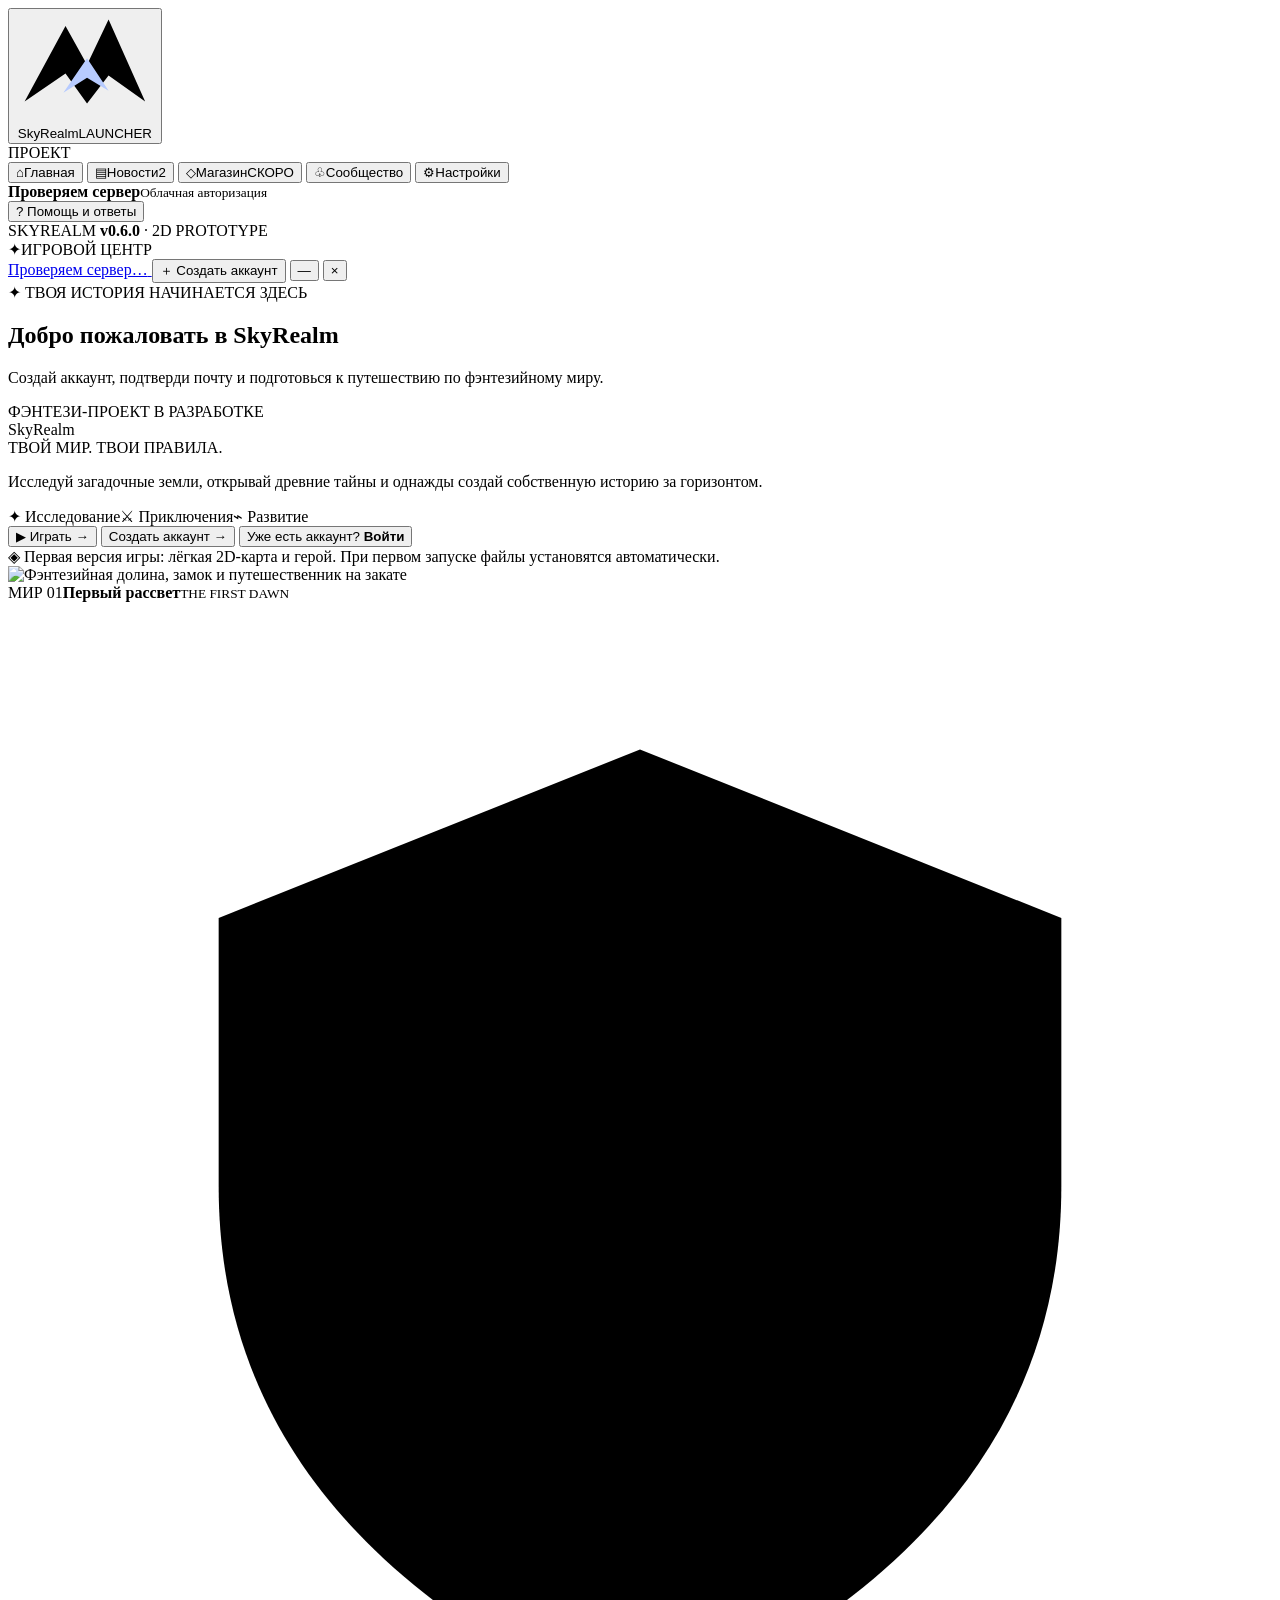
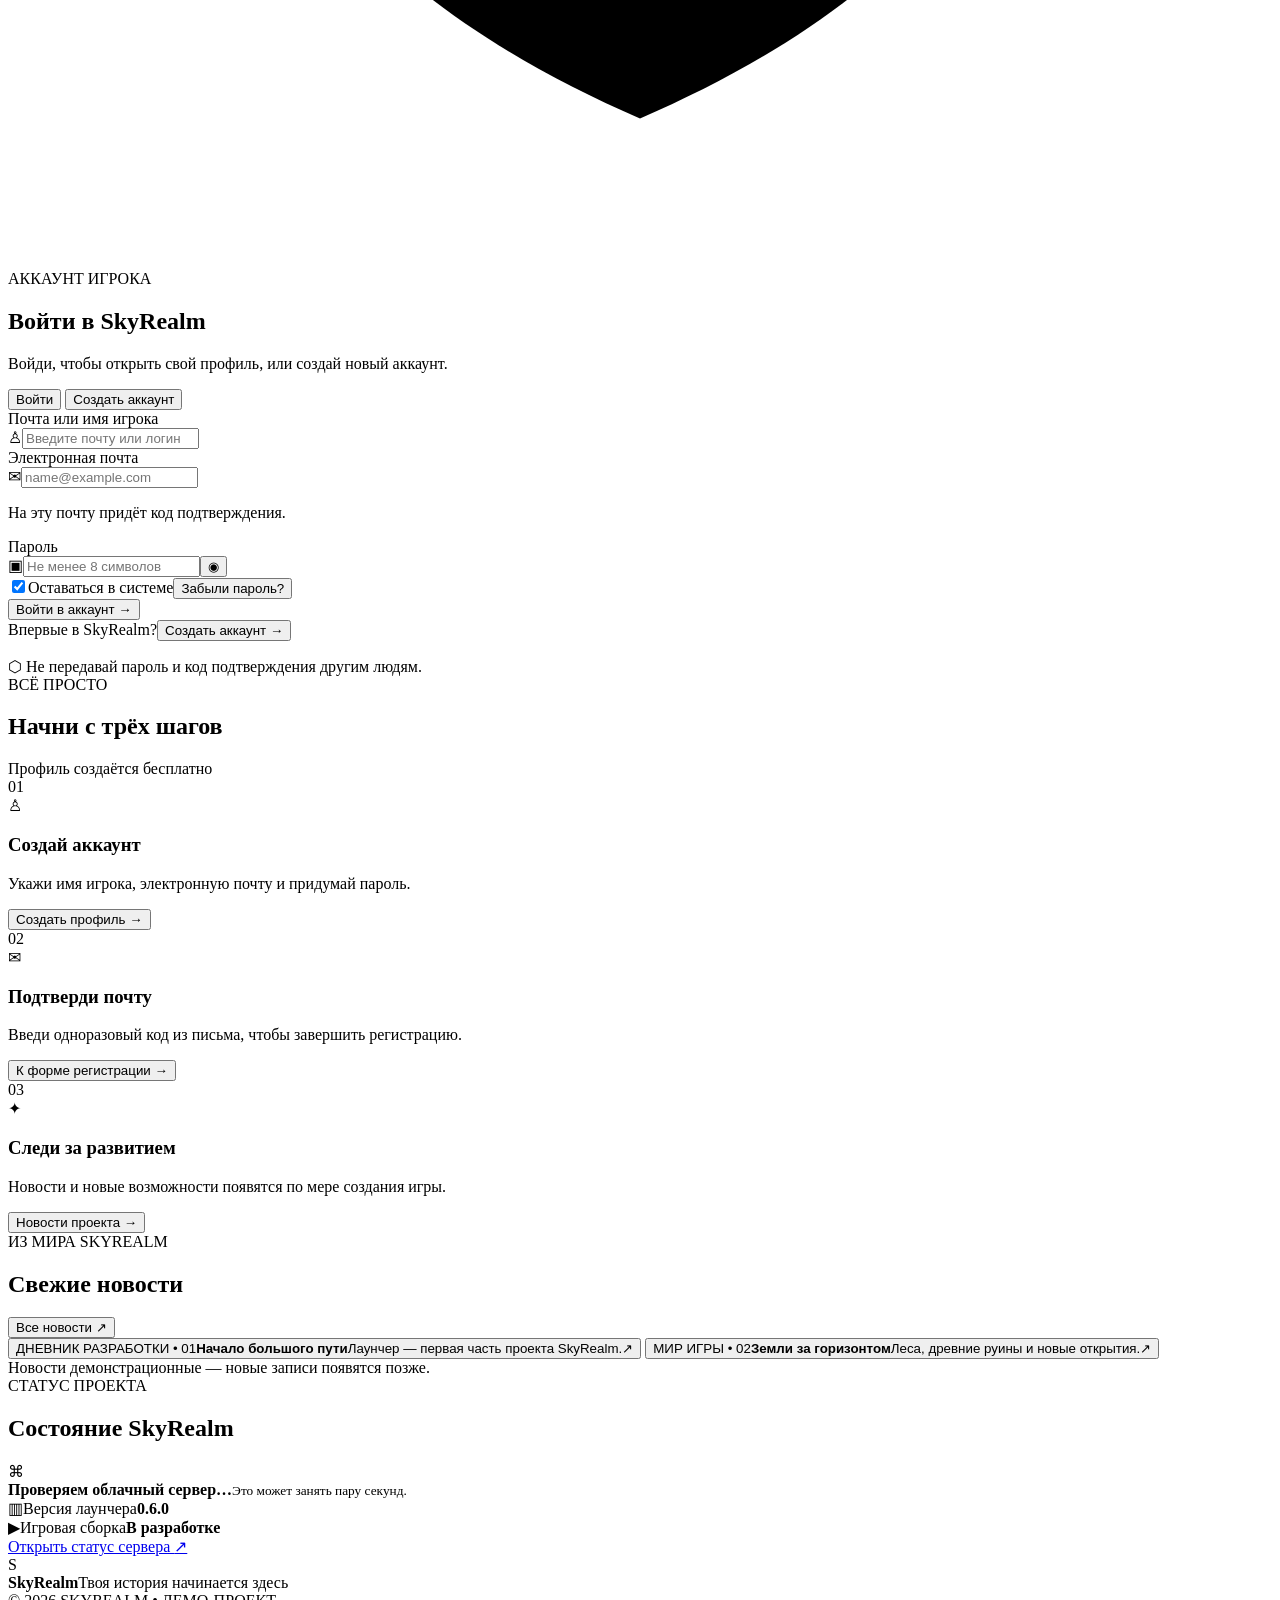
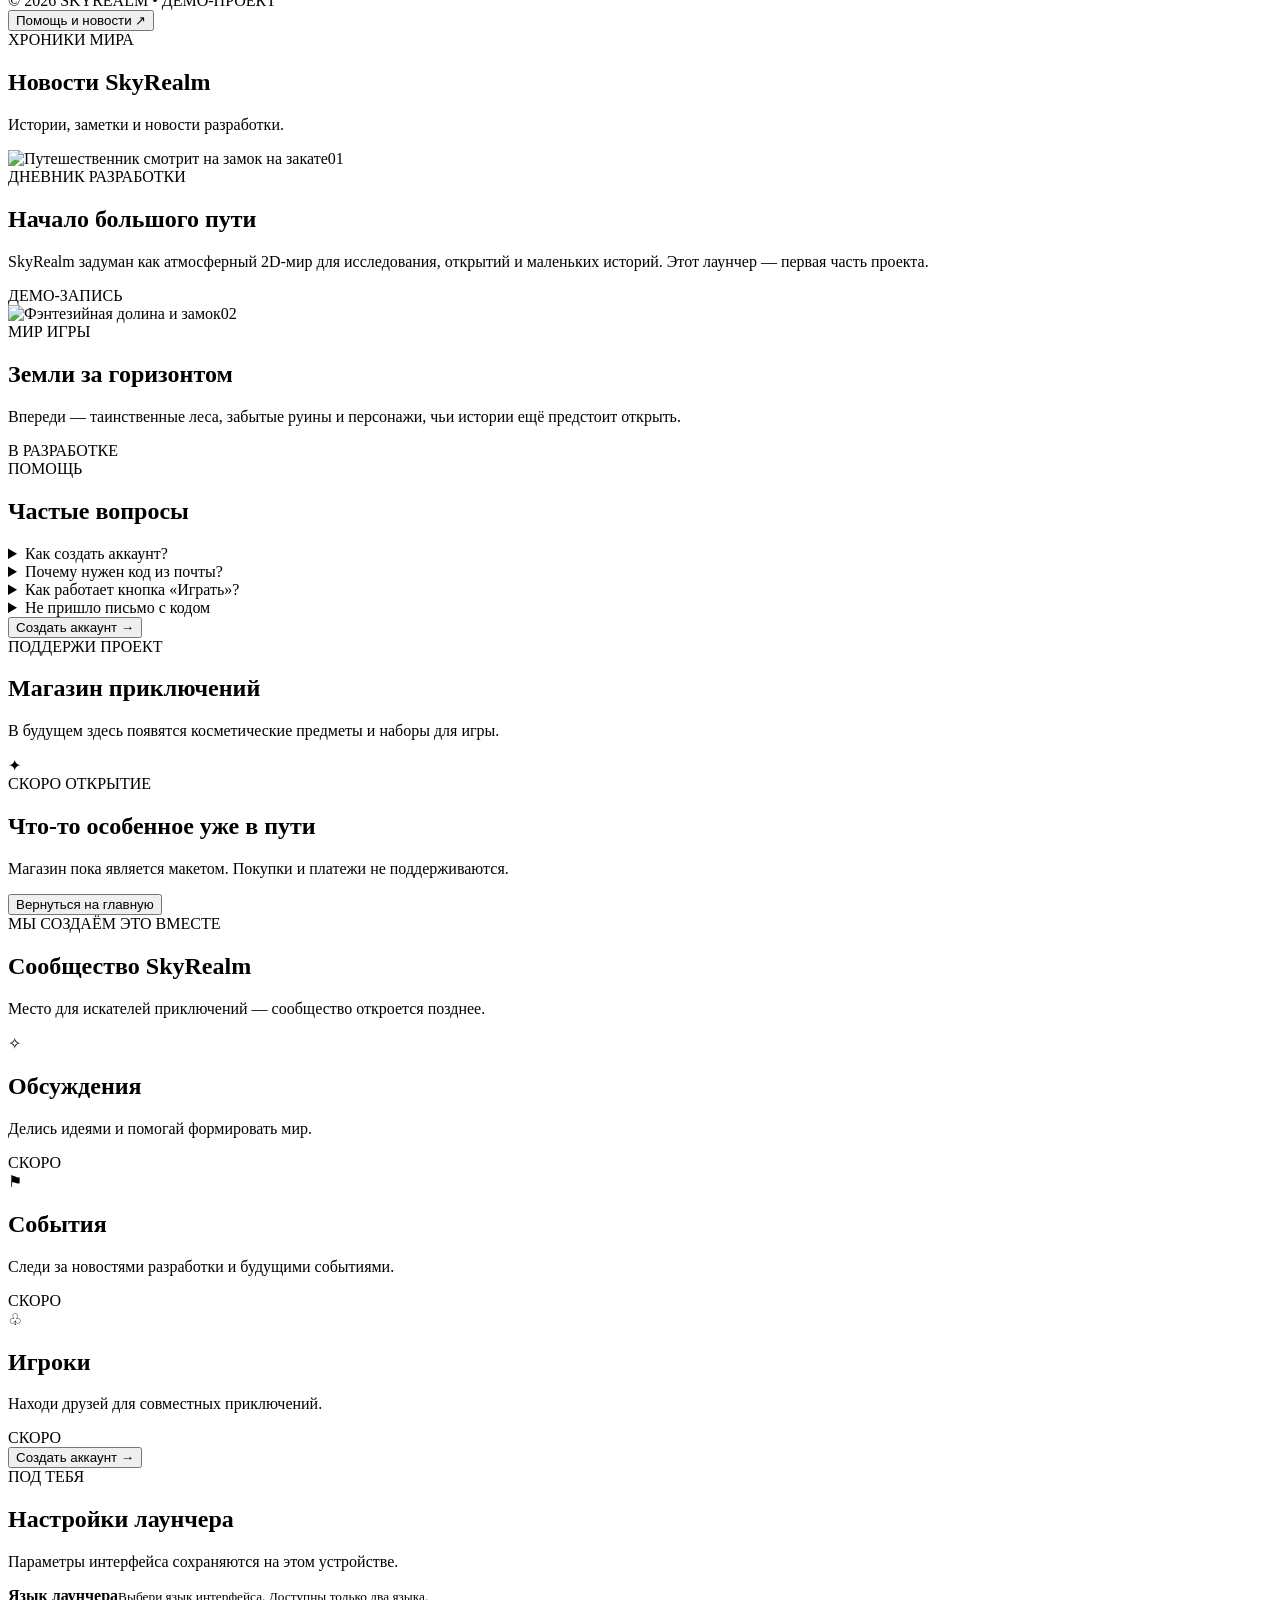
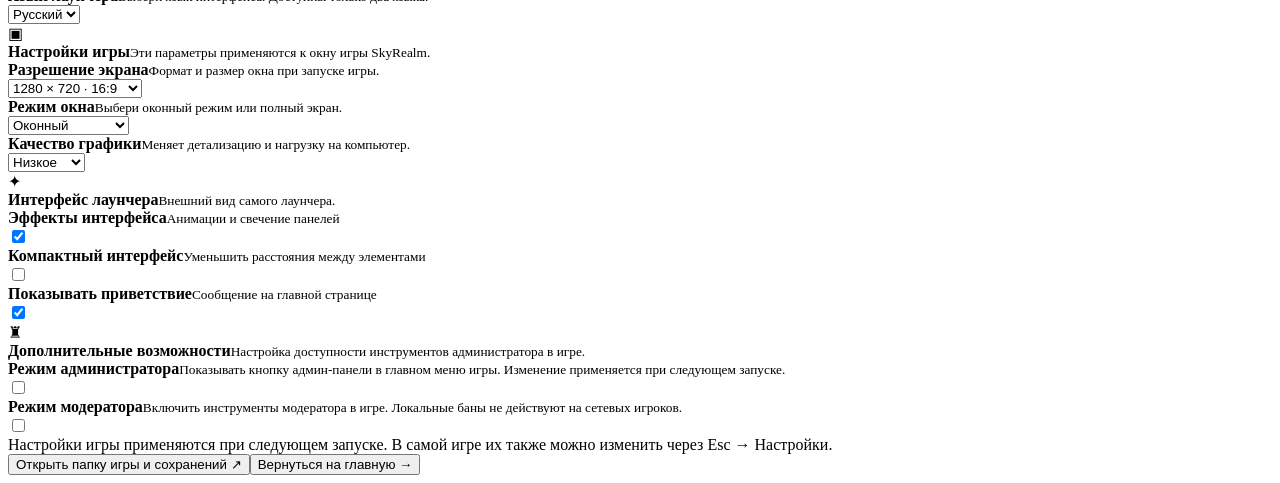
==== app/src/main/assets/skyrealm/index.html @ 0be97d61 "Bundle skyrealm/index.html for Android app" ====
<!doctype html>
<html lang="ru">
<head>
  <meta charset="utf-8">
  <meta name="viewport" content="width=device-width,initial-scale=1">
  <meta name="theme-color" content="#071225">
  <meta name="description" content="SkyRealm Launcher — регистрация, профиль игрока и новости фэнтези-проекта.">
  <title>SkyRealm — игровой центр</title>
  <link rel="stylesheet" href="style.css">
</head>
<body>
<div class="window">
  <aside class="sidebar">
    <button class="brand" type="button" data-page="home" aria-label="SkyRealm — главная">
      <span class="brand-mark"><svg viewBox="0 0 64 52" aria-hidden="true"><path d="M4 42 23 7l10 18L43 4l17 38-17-12-10 13-10-14z" fill="currentColor"/><path d="m22 38 11-16 10 15-10-6z" fill="#b7cbff"/></svg></span>
      <span class="brand-copy"><span class="brand-name">SkyRealm</span><span class="brand-sub">LAUNCHER</span></span>
    </button>

    <div class="sidebar-label">ПРОЕКТ</div>
    <nav class="nav" aria-label="Главное меню">
      <button class="nav-item active" data-page="home"><span class="nav-ico">⌂</span><span>Главная</span></button>
      <button class="nav-item" data-page="news"><span class="nav-ico">▤</span><span>Новости</span><span class="nav-badge">2</span></button>
      <button class="nav-item" data-page="shop"><span class="nav-ico">◇</span><span>Магазин</span><span class="nav-soon">СКОРО</span></button>
      <button class="nav-item" data-page="community"><span class="nav-ico">♧</span><span>Сообщество</span></button>
      <button class="nav-item" data-page="settings"><span class="nav-ico">⚙</span><span>Настройки</span></button>
    </nav>

    <div class="sidebar-spacer"></div>
    <div class="sidebar-status">
      <span class="status-dot status-checking" id="sidebar-status-dot"></span>
      <div><b id="sidebar-status-label">Проверяем сервер</b><small>Облачная авторизация</small></div>
    </div>
    <button class="sidebar-help" type="button" data-page="news"><span>?</span> Помощь и ответы</button>
    <div class="side-version">SKYREALM <b>v0.6.0</b> · 2D PROTOTYPE</div>
  </aside>

  <main class="main">
    <header class="topbar">
      <div class="crumb"><span class="crumb-mark">✦</span><span id="crumb-label">ИГРОВОЙ ЦЕНТР</span></div>
      <div class="top-actions">
        <a class="top-status" id="cloud-status-pill" href="https://jaaguprbfrzrcwuusher.supabase.co/functions/v1/skyrealm-auth?route=%2Fhealth" target="_blank" rel="noreferrer" title="Открыть проверку облачного сервера">
          <span class="status-dot status-checking" id="top-status-dot"></span><span id="top-status-label">Проверяем сервер…</span>
        </a>
        <button class="top-create" id="top-create-account" data-auth-mode="register" type="button"><span>＋</span> Создать аккаунт</button>
        <button class="window-btn" id="minimize" title="Свернуть" aria-label="Свернуть">—</button>
        <button class="window-btn close" id="close" title="Закрыть" aria-label="Закрыть">×</button>
      </div>
    </header>

    <section class="page active" id="page-home">
      <div class="home-intro">
        <div class="eyebrow"><span class="eyebrow-spark">✦</span> ТВОЯ ИСТОРИЯ НАЧИНАЕТСЯ ЗДЕСЬ</div>
        <h1>Добро пожаловать в <span>SkyRealm</span></h1>
        <p>Создай аккаунт, подтверди почту и подготовься к путешествию по фэнтезийному миру.</p>
      </div>

      <section class="home-top-grid">
        <article class="hero panel">
          <div class="hero-copy-panel">
            <div class="hero-kicker"><span class="live-dot"></span> ФЭНТЕЗИ-ПРОЕКТ В РАЗРАБОТКЕ</div>
            <div class="hero-title">Sky<span>Realm</span></div>
            <div class="hero-tagline">ТВОЙ МИР. ТВОИ ПРАВИЛА.</div>
            <p class="hero-copy">Исследуй загадочные земли, открывай древние тайны и однажды создай собственную историю за горизонтом.</p>
            <div class="feature-row"><span>✦ Исследование</span><span>⚔ Приключения</span><span>⌁ Развитие</span></div>
            <div class="hero-buttons">
              <button class="primary-btn play-button" id="play-game" type="button"><span class="play-button-icon">▶</span> Играть <span>→</span></button>
              <button class="primary-btn hero-cta" id="hero-create-account" data-auth-mode="register" type="button">Создать аккаунт <span>→</span></button>
              <button class="ghost-btn" id="hero-login" data-auth-mode="login" type="button">Уже есть аккаунт? <b>Войти</b></button>
            </div>
            <div class="play-note" id="play-note"><span class="play-lock">◈</span> Первая версия игры: лёгкая 2D-карта и герой. При первом запуске файлы установятся автоматически.</div>
          </div>
          <div class="hero-art" aria-label="Пейзаж мира SkyRealm">
            <img src="realm.jpg" alt="Фэнтезийная долина, замок и путешественник на закате">
            <div class="art-vignette"></div>
            <div class="art-caption"><span class="art-caption-label">МИР 01</span><b>Первый рассвет</b><small>THE FIRST DAWN</small></div>
            <div class="art-orb orb-one"></div><div class="art-orb orb-two"></div>
          </div>
        </article>

        <article class="panel auth-panel" id="auth-panel">
          <div class="auth-panel-top">
            <div class="auth-icon"><svg viewBox="0 0 24 24" aria-hidden="true"><path d="M12 2.8 20 6v5.1c0 5-3.4 8.1-8 10.1-4.6-2-8-5.1-8-10.1V6z"/><path d="m8.5 12 2.2 2.2 4.8-5"/></svg></div>
            <div><div class="section-kicker">АККАУНТ ИГРОКА</div><h2 id="auth-title">Войти в SkyRealm</h2></div>
          </div>
          <p class="auth-intro" id="auth-intro">Войди, чтобы открыть свой профиль, или создай новый аккаунт.</p>
          <div class="auth-tabs" role="tablist" aria-label="Вход и регистрация">
            <button class="auth-tab active" data-auth="login" type="button" role="tab" aria-selected="true">Войти</button>
            <button class="auth-tab" data-auth="register" type="button" role="tab" aria-selected="false">Создать аккаунт</button>
          </div>

          <form id="auth-form" autocomplete="on">
            <label class="field-label" for="username" id="username-label">Почта или имя игрока</label>
            <div class="field-wrap"><span class="field-icon" aria-hidden="true">♙</span><input id="username" name="username" placeholder="Введите почту или логин" autocomplete="username" minlength="3" maxlength="254" required></div>

            <div id="email-field" class="hidden-field">
              <label class="field-label" for="email">Электронная почта</label>
              <div class="field-wrap"><span class="field-icon" aria-hidden="true">✉</span><input id="email" type="email" name="email" placeholder="name@example.com" autocomplete="email" maxlength="254"></div>
              <p class="field-hint">На эту почту придёт код подтверждения.</p>
            </div>

            <label class="field-label" for="password">Пароль</label>
            <div class="field-wrap"><span class="field-icon" aria-hidden="true">▣</span><input id="password" type="password" name="password" placeholder="Не менее 8 символов" autocomplete="current-password" minlength="8" maxlength="128" required><button class="show-pass" type="button" id="show-password" aria-label="Показать или скрыть пароль" title="Показать или скрыть пароль">◉</button></div>
            <div class="auth-options"><label class="check-wrap"><input type="checkbox" id="remember" checked><span class="check-custom"></span>Оставаться в системе</label><button class="text-btn" type="button" id="forgot">Забыли пароль?</button></div>
            <button class="primary-btn submit-btn" id="submit-auth" type="submit">Войти в аккаунт <span>→</span></button>
            <div class="auth-switch-hint" id="auth-switch-hint"><span>Впервые в SkyRealm?</span><button type="button" id="switch-auth">Создать аккаунт <span>→</span></button></div>
            <p class="auth-message" id="auth-message" role="status" aria-live="polite"></p>
          </form>

          <div class="verification-view" id="verification-view" hidden>
            <div class="verify-illustration">✉</div>
            <div class="section-kicker">ПОСЛЕДНИЙ ШАГ</div>
            <h3>Подтверди почту</h3>
            <p class="verify-copy" id="verification-description">Введи полный код из письма (сейчас 8 цифр).</p>
            <form id="verify-form" autocomplete="off">
              <label class="field-label" for="verification-code">Код подтверждения</label>
              <div class="field-wrap"><span class="field-icon" aria-hidden="true">⌁</span><input id="verification-code" name="code" type="text" inputmode="numeric" autocomplete="one-time-code" pattern="[0-9]{6,10}" minlength="6" maxlength="10" placeholder="12345678" required></div>
              <button class="primary-btn submit-btn verify-submit" type="submit">Подтвердить почту <span>→</span></button>
            </form>
            <button class="secondary-btn verify-resend" id="resend-code" type="button">Отправить код повторно</button>
            <button class="text-btn verify-back" id="back-to-register" type="button">← Назад к регистрации</button>
            <p class="auth-message" id="verification-message" role="status" aria-live="polite"></p>
          </div>

          <div class="profile-view" id="profile-view" hidden>
            <div class="profile-avatar">✦</div>
            <div class="section-kicker">ПРОФИЛЬ SKYREALM</div>
            <h3 id="profile-name">Игрок</h3>
            <p id="profile-email" class="verify-copy"></p>
            <div class="verified-badge"><span>✓</span> Почта подтверждена</div>
            <p class="profile-note">Твой аккаунт готов к будущим игровым приключениям.</p>
            <button class="secondary-btn" id="logout" type="button">Выйти из аккаунта</button>
          </div>
          <div class="auth-foot" id="auth-foot"><span class="shield">⬡</span> Не передавай пароль и код подтверждения другим людям.</div>
        </article>
      </section>

      <section class="steps-section" aria-labelledby="steps-title">
        <div class="section-heading"><div><div class="section-kicker">ВСЁ ПРОСТО</div><h2 id="steps-title">Начни с трёх шагов</h2></div><span class="heading-note">Профиль создаётся бесплатно</span></div>
        <div class="steps-grid">
          <article class="step-card"><div class="step-number">01</div><div class="step-icon">♙</div><h3>Создай аккаунт</h3><p>Укажи имя игрока, электронную почту и придумай пароль.</p><button class="step-link" data-auth-mode="register" type="button">Создать профиль <span>→</span></button></article>
          <article class="step-card"><div class="step-number">02</div><div class="step-icon">✉</div><h3>Подтверди почту</h3><p>Введи одноразовый код из письма, чтобы завершить регистрацию.</p><button class="step-link" data-auth-mode="register" type="button">К форме регистрации <span>→</span></button></article>
          <article class="step-card"><div class="step-number">03</div><div class="step-icon">✦</div><h3>Следи за развитием</h3><p>Новости и новые возможности появятся по мере создания игры.</p><button class="step-link" data-page="news" type="button">Новости проекта <span>→</span></button></article>
        </div>
      </section>

      <section class="dashboard-grid">
        <article class="panel news-panel">
          <div class="panel-head"><div><div class="section-kicker">ИЗ МИРА SKYREALM</div><h2>Свежие новости</h2></div><button class="link-btn" data-page="news" type="button">Все новости <span>↗</span></button></div>
          <button class="news-item" data-news="preview" type="button"><span class="news-thumb thumb-one"><img src="realm.jpg" alt="" loading="lazy"></span><span class="news-text"><span class="news-meta">ДНЕВНИК РАЗРАБОТКИ <span>•</span> 01</span><b>Начало большого пути</b><span>Лаунчер — первая часть проекта SkyRealm.</span></span><span class="news-arrow">↗</span></button>
          <button class="news-item" data-news="world" type="button"><span class="news-thumb thumb-two"><img src="realm.jpg" alt="" loading="lazy"></span><span class="news-text"><span class="news-meta">МИР ИГРЫ <span>•</span> 02</span><b>Земли за горизонтом</b><span>Леса, древние руины и новые открытия.</span></span><span class="news-arrow">↗</span></button>
          <div class="news-footer"><span class="live-dot"></span> Новости демонстрационные — новые записи появятся позже.</div>
        </article>
        <article class="panel status-panel">
          <div class="panel-head"><div><div class="section-kicker">СТАТУС ПРОЕКТА</div><h2>Состояние SkyRealm</h2></div><span class="panel-symbol">⌘</span></div>
          <div class="service-row"><span class="status-dot status-checking" id="card-status-dot"></span><div><b id="card-status-title">Проверяем облачный сервер…</b><small id="card-status-copy">Это может занять пару секунд.</small></div></div>
          <div class="sys-row"><span class="sys-icon">▥</span><span>Версия лаунчера</span><b>0.6.0</b></div>
          <div class="sys-row"><span class="sys-icon">▶</span><span>Игровая сборка</span><b class="muted-value">В разработке</b></div>
          <a class="outline-link" href="https://jaaguprbfrzrcwuusher.supabase.co/functions/v1/skyrealm-auth?route=%2Fhealth" target="_blank" rel="noreferrer">Открыть статус сервера <span>↗</span></a>
        </article>
      </section>

      <footer class="main-footer"><div class="footer-brand"><div class="footer-logo">S</div><div><b>SkyRealm</b><span>Твоя история начинается здесь</span></div></div><div class="footer-center">© 2026 SKYREALM <span>•</span> ДЕМО-ПРОЕКТ</div><button class="footer-link" data-page="news" type="button">Помощь и новости <span>↗</span></button></footer>
    </section>

    <section class="page inner-page" id="page-news">
      <div class="page-heading"><div class="section-kicker">ХРОНИКИ МИРА</div><h1>Новости <span>SkyRealm</span></h1><p>Истории, заметки и новости разработки.</p></div>
      <div class="content-cards">
        <article class="story-card"><div class="story-image story-a"><img src="realm.jpg" alt="Путешественник смотрит на замок на закате" loading="lazy"><span>01</span></div><div class="story-body"><div class="news-meta">ДНЕВНИК РАЗРАБОТКИ</div><h2>Начало большого пути</h2><p>SkyRealm задуман как атмосферный 2D-мир для исследования, открытий и маленьких историй. Этот лаунчер — первая часть проекта.</p><span class="story-tag">ДЕМО-ЗАПИСЬ</span></div></article>
        <article class="story-card"><div class="story-image story-b"><img src="realm.jpg" alt="Фэнтезийная долина и замок" loading="lazy"><span>02</span></div><div class="story-body"><div class="news-meta">МИР ИГРЫ</div><h2>Земли за горизонтом</h2><p>Впереди — таинственные леса, забытые руины и персонажи, чьи истории ещё предстоит открыть.</p><span class="story-tag">В РАЗРАБОТКЕ</span></div></article>
      </div>
      <div class="faq-section"><div class="section-kicker">ПОМОЩЬ</div><h2>Частые вопросы</h2><details><summary>Как создать аккаунт?</summary><p>На главной странице нажми «Создать аккаунт», введи имя игрока, электронную почту и пароль. Затем введи одноразовый код из письма.</p></details><details><summary>Почему нужен код из почты?</summary><p>Код подтверждает, что у тебя есть доступ к указанному адресу. Никому не сообщай этот код.</p></details><details><summary>Как работает кнопка «Играть»?</summary><p>При первом запуске лаунчер устанавливает лёгкие локальные файлы 2D-игры и открывает игру в отдельном окне.</p></details><details><summary>Не пришло письмо с кодом</summary><p>Проверь папки «Спам» и «Промоакции». Доставка для новых адресов может быть ограничена настройками почтового сервиса; в таком случае владелец проекта должен завершить проверку отправителя.</p></details></div>
      <button class="primary-btn news-register" data-auth-mode="register" type="button">Создать аккаунт <span>→</span></button>
    </section>

    <section class="page inner-page" id="page-shop"><div class="page-heading"><div class="section-kicker">ПОДДЕРЖИ ПРОЕКТ</div><h1>Магазин <span>приключений</span></h1><p>В будущем здесь появятся косметические предметы и наборы для игры.</p></div><div class="coming-card"><div class="coming-orb">✦</div><div class="section-kicker">СКОРО ОТКРЫТИЕ</div><h2>Что-то особенное уже в пути</h2><p>Магазин пока является макетом. Покупки и платежи не поддерживаются.</p><button class="secondary-btn" data-page="home" type="button">Вернуться на главную</button></div></section>

    <section class="page inner-page" id="page-community"><div class="page-heading"><div class="section-kicker">МЫ СОЗДАЁМ ЭТО ВМЕСТЕ</div><h1>Сообщество <span>SkyRealm</span></h1><p>Место для искателей приключений — сообщество откроется позднее.</p></div><div class="community-grid"><article class="community-card"><div class="community-icon">✧</div><h2>Обсуждения</h2><p>Делись идеями и помогай формировать мир.</p><span class="muted-tag">СКОРО</span></article><article class="community-card"><div class="community-icon">⚑</div><h2>События</h2><p>Следи за новостями разработки и будущими событиями.</p><span class="muted-tag">СКОРО</span></article><article class="community-card"><div class="community-icon">♧</div><h2>Игроки</h2><p>Находи друзей для совместных приключений.</p><span class="muted-tag">СКОРО</span></article></div><button class="primary-btn news-register" data-auth-mode="register" type="button">Создать аккаунт <span>→</span></button></section>

    <section class="page inner-page" id="page-settings"><div class="page-heading"><div class="section-kicker">ПОД ТЕБЯ</div><h1>Настройки <span>лаунчера</span></h1><p>Параметры интерфейса сохраняются на этом устройстве.</p></div><div class="settings-card"><div class="setting-row language-setting"><div><b id="language-title">Язык лаунчера</b><small id="language-subtitle">Выбери язык интерфейса. Доступны только два языка.</small></div><select id="language-select" aria-label="Язык лаунчера"><option value="ru">Русский</option><option value="en">English</option></select></div>
<div class="settings-subheading"><span class="settings-subheading-icon">▣</span><div><b id="game-display-title">Настройки игры</b><small id="game-display-subtitle">Эти параметры применяются к окну игры SkyRealm.</small></div></div>
<div class="setting-row"><div><b id="resolution-label">Разрешение экрана</b><small id="resolution-help">Формат и размер окна при запуске игры.</small></div><select id="screen-resolution-select" aria-label="Разрешение игры"><option value="1280x720">1280 × 720 · 16:9</option><option value="1600x900">1600 × 900 · 16:9</option><option value="1920x1080">1920 × 1080 · 16:9</option><option value="1280x960">1280 × 960 · 4:3</option><option value="1440x900">1440 × 900 · 16:10</option></select></div>
<div class="setting-row"><div><b id="window-mode-label">Режим окна</b><small id="window-mode-help">Выбери оконный режим или полный экран.</small></div><select id="window-mode-select" aria-label="Режим окна"><option value="windowed">Оконный</option><option value="fullscreen">Полноэкранный</option></select></div>
<div class="setting-row"><div><b id="quality-label">Качество графики</b><small id="quality-help">Меняет детализацию и нагрузку на компьютер.</small></div><select id="graphics-quality-select" aria-label="Качество графики"><option value="low">Низкое</option><option value="medium">Среднее</option><option value="high">Высокое</option></select></div>
<div class="settings-subheading"><span class="settings-subheading-icon">✦</span><div><b id="launcher-interface-title">Интерфейс лаунчера</b><small id="launcher-interface-subtitle">Внешний вид самого лаунчера.</small></div></div>
<div class="setting-row"><div><b id="effects-label">Эффекты интерфейса</b><small id="effects-help">Анимации и свечение панелей</small></div><label class="toggle"><input type="checkbox" id="effects-toggle" checked><span></span></label></div><div class="setting-row"><div><b id="compact-label">Компактный интерфейс</b><small id="compact-help">Уменьшить расстояния между элементами</small></div><label class="toggle"><input type="checkbox" id="compact-toggle"><span></span></label></div><div class="setting-row"><div><b id="greeting-label">Показывать приветствие</b><small id="greeting-help">Сообщение на главной странице</small></div><label class="toggle"><input type="checkbox" id="greeting-toggle" checked><span></span></label></div><div class="settings-subheading"><span class="settings-subheading-icon">♜</span><div><b id="admin-tools-heading">Дополнительные возможности</b><small id="admin-tools-subheading">Настройка доступности инструментов администратора в игре.</small></div></div><div class="setting-row"><div><b id="admin-tools-label">Режим администратора</b><small id="admin-tools-help">Показывать кнопку админ-панели в главном меню игры. Изменение применяется при следующем запуске.</small></div><label class="toggle"><input type="checkbox" id="admin-tools-toggle"><span></span></label></div><div class="setting-row"><div><b id="moderator-tools-label">Режим модератора</b><small id="moderator-tools-help">Включить инструменты модератора в игре. Локальные баны не действуют на сетевых игроков.</small></div><label class="toggle"><input type="checkbox" id="moderator-tools-toggle"><span></span></label></div><div class="settings-note" id="settings-note">Настройки игры применяются при следующем запуске. В самой игре их также можно изменить через Esc → Настройки.</div><button class="secondary-btn" id="open-data-folder" type="button">Открыть папку игры и сохранений ↗</button><button class="outline-btn settings-back" data-page="home" type="button">Вернуться на главную <span>→</span></button></div></section>

    <div class="toast" id="toast" role="status" aria-live="polite"></div>
  </main>

  <div class="install-overlay" id="install-overlay" hidden role="dialog" aria-modal="true" aria-labelledby="install-title">
    <div class="install-dialog">
      <div class="install-topline"><span class="install-logo">✦</span><span class="install-kicker" id="install-kicker">SKYREALM GAME CLIENT</span><span class="install-version">v0.2.0</span></div>
      <h2 id="install-title">Готовим твой мир к запуску</h2>
      <p id="install-description">Проверяем установку и готовим файлы игры для первого запуска.</p>
      <div class="install-progress-heading"><span id="install-stage">Загрузка: проверка файлов…</span><b id="install-percent">0%</b></div>
      <div class="install-progress-track"><div class="install-progress-fill" id="install-progress-fill"></div><div class="install-progress-glow"></div></div>
      <div class="install-progress-meta"><span class="install-dot"></span><span id="install-detail">Подготавливаем папку игры</span><span class="install-spinner" aria-hidden="true"></span></div>
      <div class="install-file-list"><span id="install-file-1">✓ Проверка версии</span><span id="install-file-2">◌ Установка карты</span><span id="install-file-3">◌ Подготовка персонажа</span></div>
      <p class="install-footnote" id="install-footnote">Первый запуск устанавливает лёгкий игровой пакет на этот компьютер. Интернет нужен только для аккаунта и будущих обновлений.</p>
      <button class="install-cancel" id="install-cancel" type="button">Отмена</button>
    </div>
  </div>
</div>
<script src="config.js"></script>
<script src="app.js"></script>
</body>
</html>
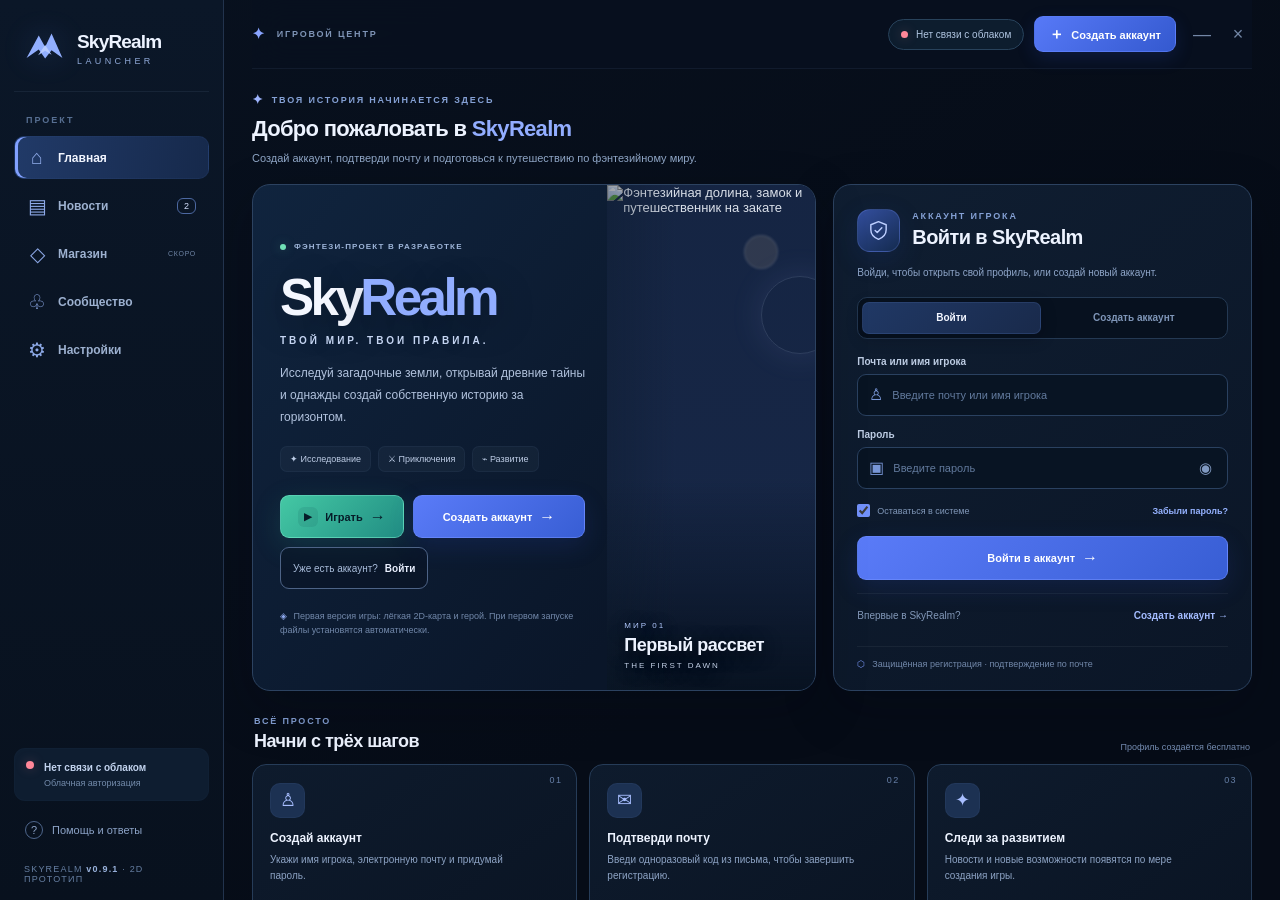
==== commit 42045d41: "Fix campaign save restoration and publish 1.25.1" ====
--- a/app/src/main/assets/skyrealm/index.html
+++ b/app/src/main/assets/skyrealm/index.html
@@ -203,5 +203,6 @@
 </div>
 <script src="config.js"></script>
 <script src="app.js"></script>
+<script>(()=>{const realmImage='[data-uri]';document.querySelectorAll('img[src="realm.jpg"]').forEach(image=>{image.src=realmImage;});})();</script>
 </body>
 </html>
--- a/app/src/main/assets/skyrealm/style.css
+++ b/app/src/main/assets/skyrealm/style.css
@@ -0,0 +1,47 @@
+:root{color-scheme:dark;--bg:#070d19;--bg2:#0a1424;--panel:#0e1b2d;--panel2:#101f34;--line:#263953;--line-soft:#8ba8d018;--text:#edf3ff;--muted:#92a7c6;--muted2:#6f86a9;--blue:#5879f6;--blue2:#83a4ff;--cyan:#72d6ce;--success:#70e0b5;--warn:#f0c879;--danger:#ff9cae;--radius:18px}
+*{box-sizing:border-box}html{scroll-behavior:smooth}body{margin:0;background:radial-gradient(ellipse at 60% -20%,#1c32604d,transparent 48%),var(--bg);font-family:Inter,"Segoe UI",Arial,sans-serif;color:var(--text);font-size:13px;overflow:hidden}button,input{font:inherit}button,a{-webkit-tap-highlight-color:transparent}button{cursor:pointer}button:disabled{opacity:.55;cursor:not-allowed}a{color:inherit;text-decoration:none}.window{width:100%;height:100vh;min-height:620px;display:flex;overflow:hidden;background:linear-gradient(145deg,#08111f,#060c17 65%)}.sidebar{width:224px;flex:0 0 224px;display:flex;flex-direction:column;padding:21px 14px 16px;background:linear-gradient(180deg,#0b1728,#08111e);border-right:1px solid #22334d;position:relative;z-index:2}.brand{width:100%;display:flex;align-items:center;gap:11px;border:0;background:transparent;color:inherit;text-align:left;padding:7px 9px 23px;margin-bottom:16px;border-bottom:1px solid var(--line-soft)}.brand-mark{width:43px;height:40px;display:grid;place-items:center;color:#92afff;filter:drop-shadow(0 0 15px #678aff3b);flex:none}.brand-mark svg{width:41px}.brand-copy,.brand-name,.brand-sub{display:block}.brand-name{font-size:19px;font-weight:850;letter-spacing:-.8px}.brand-sub{font-size:9px;color:#8fa8d7;letter-spacing:3.4px;margin-top:3px}.sidebar-label{font-size:9px;font-weight:800;letter-spacing:2px;color:#576f92;padding:7px 12px 11px}.nav{display:grid;gap:5px}.nav-item{height:43px;display:flex;align-items:center;gap:11px;border:1px solid transparent;background:transparent;padding:0 12px;border-radius:10px;color:#9db1d0;text-align:left;transition:background .16s,border-color .16s,color .16s}.nav-item:hover{background:#182a43;color:#e5edff}.nav-item.active{color:#f2f6ff;background:linear-gradient(100deg,#213a68,#16294b);border-color:#3a5b951e;box-shadow:inset 3px 0 #82a1ff}.nav-ico{width:20px;text-align:center;font-size:20px;color:#8da9e7}.nav-item span:nth-child(2){flex:1;font-size:12px;font-weight:600}.nav-badge{font-size:9px;color:#d6e2ff;border:1px solid #4c68a1;border-radius:6px;padding:2px 6px}.nav-soon{font-size:7px;letter-spacing:.7px;color:#6f85a6}.sidebar-spacer{flex:1;min-height:25px}.sidebar-status{display:flex;align-items:flex-start;gap:10px;padding:12px 11px;border:1px solid #273a541d;background:#0e1d30;border-radius:11px;margin-bottom:9px}.sidebar-status b,.sidebar-status small{display:block}.sidebar-status b{font-size:10px;color:#c2d3ee;line-height:1.4}.sidebar-status small{font-size:9px;color:#738bab;margin-top:3px}.status-dot,.live-dot{display:inline-block;width:8px;height:8px;border-radius:50%;background:var(--success);box-shadow:0 0 12px #70e0b545;flex:none}.status-checking{background:var(--warn);box-shadow:0 0 12px #f0c87945}.status-offline{background:#ff8799;box-shadow:0 0 12px #ff879945}.status-online{background:var(--success);box-shadow:0 0 12px #70e0b545}.sidebar-help{display:flex;align-items:center;gap:9px;border:0;background:transparent;color:#8ca3c7;padding:11px;font-size:11px;text-align:left;border-radius:8px}.sidebar-help:hover{background:#15253a;color:#eff4ff}.sidebar-help span{display:grid;place-items:center;border:1px solid #4e668c;border-radius:50%;width:18px;height:18px;font-size:11px}.side-version{margin:14px 10px 0;color:#667fa2;font-size:9px;letter-spacing:1.2px}.side-version b{color:#99b2dc;font-weight:700}.main{flex:1;min-width:0;overflow:auto;scroll-behavior:smooth;padding:0 28px 20px;scrollbar-width:thin;scrollbar-color:#304769 transparent}.topbar{height:69px;display:flex;justify-content:space-between;align-items:center;gap:18px;border-bottom:1px solid #8ba8d014;position:sticky;top:0;z-index:5;background:#08111feF;backdrop-filter:blur(16px)}.crumb{display:flex;align-items:center;gap:10px;font-size:9px;font-weight:850;letter-spacing:1.8px;color:#7e94b5}.crumb-mark{color:#89a4ff;font-size:15px}.top-actions{display:flex;align-items:center;gap:10px}.top-status{display:flex;align-items:center;gap:8px;background:#0d1d2e;border:1px solid #28425b;border-radius:999px;padding:9px 12px;color:#b0c5e1;font-size:10px;white-space:nowrap}.top-status:hover{border-color:#526ba0;color:#eaf0ff}.top-status .status-dot{width:7px;height:7px}.top-create{height:36px;border:1px solid #6487ff7a;background:linear-gradient(135deg,#5779f7,#3459cf);border-radius:9px;padding:0 14px;color:white;font-weight:800;font-size:11px;box-shadow:0 6px 18px #2e4fc72e;transition:transform .16s,filter .16s}.top-create:hover,.primary-btn:hover:not(:disabled){filter:brightness(1.08);transform:translateY(-1px)}.top-create span{font-size:15px;margin-right:4px}.window-btn{width:28px;height:28px;border-radius:7px;border:1px solid transparent;background:transparent;color:#7387a6;font-size:18px;display:grid;place-items:center}.window-btn:hover{background:#1a2b42;color:white}.window-btn.close:hover{background:#8c2944;color:white}.page{display:none;padding-top:23px;animation:fadein .25s ease}.page.active{display:block}.home-intro{margin-bottom:17px}.eyebrow,.section-kicker{font-size:9px;letter-spacing:1.8px;color:#85a1d5;font-weight:850}.eyebrow{display:flex;align-items:center;gap:7px}.eyebrow-spark{color:#9eb5ff;font-size:13px}.home-intro h1{font-size:22px;letter-spacing:-.7px;line-height:1.25;margin:8px 0 6px;font-weight:780}.home-intro h1 span{color:#92adff}.home-intro p{font-size:11px;color:#90a7c7;margin:0;line-height:1.65}.home-top-grid{display:grid;grid-template-columns:minmax(0,1.24fr) minmax(360px,.92fr);gap:17px;align-items:stretch}.panel{background:linear-gradient(142deg,#101f33eF,#0b1627f9);border:1px solid #2c4260;border-radius:var(--radius);box-shadow:0 18px 50px #02071342;min-width:0}.hero{min-height:505px;overflow:hidden;display:grid;grid-template-columns:minmax(0,1fr) 37%;position:relative;background:linear-gradient(130deg,#10243e,#0a1629 75%)}.hero-copy-panel{padding:30px 14px 25px 27px;display:flex;flex-direction:column;align-items:flex-start;justify-content:center;position:relative;z-index:1}.hero-kicker{display:flex;align-items:center;gap:8px;font-size:8px;letter-spacing:1.15px;color:#9eb5d9;font-weight:850}.hero-kicker .live-dot{width:6px;height:6px}.hero-title{font-size:clamp(42px,4vw,62px);font-weight:900;line-height:1;letter-spacing:-3.6px;margin:21px 0 12px;color:#f4f7ff;text-shadow:0 7px 40px #0005}.hero-title span{color:#91adff}.hero-tagline{font-size:10px;letter-spacing:3px;color:#c5d5f2;font-weight:800}.hero-copy{max-width:385px;font-size:12px;line-height:1.8;color:#b1c2dd;margin:17px 0 18px}.feature-row{display:flex;flex-wrap:wrap;gap:7px;margin-bottom:23px}.feature-row span{border:1px solid #3b53742e;background:#dce8ff09;padding:7px 9px;border-radius:7px;color:#bdcce5;font-size:9px}.hero-buttons{display:flex;align-items:center;gap:9px;flex-wrap:wrap;width:100%}.primary-btn,.secondary-btn,.ghost-btn,.outline-btn{display:inline-flex;justify-content:center;align-items:center;gap:7px;border-radius:9px;transition:transform .16s,background .16s,border-color .16s,filter .16s}.primary-btn{min-height:43px;border:1px solid #7591ff80;background:linear-gradient(135deg,#5a7bf8,#385ed4);padding:0 17px;color:white;font-size:11px;font-weight:850;box-shadow:0 8px 24px #2d4dc52c}.primary-btn span{font-size:16px}.hero-cta{min-width:172px}.ghost-btn{background:#07111f73;border:1px solid #4d6386;color:#a8bcda;min-height:42px;padding:0 12px;font-size:10px}.ghost-btn:hover{border-color:#7593d7;color:white}.ghost-btn b{color:#eaf0ff}.play-note{font-size:9px;color:#7288aa;line-height:1.5;margin-top:21px;max-width:330px}.play-lock{color:#8da8ec;margin-right:4px}.hero-art{position:relative;min-width:0;overflow:hidden;background:#172747}.hero-art img{display:block;width:100%;height:100%;min-height:505px;object-fit:cover;object-position:51% center;filter:saturate(.84) contrast(1.03)}.art-vignette{position:absolute;inset:0;background:linear-gradient(90deg,#0c1a2a58,transparent 33%),linear-gradient(0deg,#06101de8,transparent 42%),linear-gradient(180deg,#0713231c,transparent)}.art-caption{position:absolute;left:17px;right:12px;bottom:20px;display:grid;gap:5px;text-shadow:0 3px 18px #000b}.art-caption-label{font-size:8px;letter-spacing:2px;color:#b2caff}.art-caption b{font-size:18px;letter-spacing:-.5px}.art-caption small{font-size:8px;letter-spacing:2px;color:#c3d0e6}.art-orb{position:absolute;border-radius:50%;pointer-events:none;border:1px solid #d0dcff21}.orb-one{height:78px;width:78px;right:-24px;top:18%;box-shadow:0 0 35px #a3b9ff1c}.orb-two{height:34px;width:34px;right:18%;top:10%;background:#ffdaa51d;filter:blur(1px)}.auth-panel{padding:24px 23px 18px;display:flex;flex-direction:column;align-self:stretch}.auth-panel-top{display:flex;align-items:center;gap:12px}.auth-icon{width:43px;height:43px;border-radius:13px;background:linear-gradient(145deg,#334e9d,#142b50);border:1px solid #7e9bff38;display:grid;place-items:center;flex:none;box-shadow:0 8px 24px #1f3c8238}.auth-icon svg{width:23px;fill:none;stroke:#bdcfff;stroke-width:1.5;stroke-linecap:round;stroke-linejoin:round}.auth-panel h2{font-size:20px;letter-spacing:-.6px;margin:5px 0 0}.auth-intro{color:#8ea5c8;font-size:10px;line-height:1.6;margin:13px 0 16px}.auth-tabs{display:grid;grid-template-columns:1fr 1fr;background:#07111f;border:1px solid #243953;border-radius:10px;padding:4px;margin-bottom:17px;gap:4px}.auth-tab{min-height:32px;border:1px solid transparent;background:transparent;border-radius:7px;color:#7f96b8;font-size:10px;font-weight:800;transition:background .15s,color .15s}.auth-tab:hover{color:#dbe6fc}.auth-tab.active{background:linear-gradient(135deg,#203865,#192a4b);border-color:#4666a149;color:#f3f6ff;box-shadow:0 4px 15px #02081344}.field-label{display:block;font-size:10px;color:#bdcce3;font-weight:750;margin:0 0 7px}.field-wrap{display:flex;align-items:center;gap:9px;min-width:0;height:42px;border:1px solid #2a4160;background:#081423;border-radius:9px;padding:0 11px;transition:border .15s,box-shadow .15s;margin-bottom:13px}.field-wrap:focus-within{border-color:#7897fd;box-shadow:0 0 0 3px #5478f51b}.field-icon{color:#7896d7;font-size:16px;flex:none}.field-wrap input{width:100%;min-width:0;border:0;outline:0;background:transparent;color:#e9f1ff;font-size:11px;padding:0}.field-wrap input::placeholder{color:#627a9d}.field-wrap input:-webkit-autofill{-webkit-text-fill-color:#e9f1ff;box-shadow:0 0 0 1000px #081423 inset}.show-pass{border:0;background:transparent;color:#8099c1;font-size:15px;padding:4px;flex:none}.show-pass:hover{color:white}.hidden-field{display:none}.field-hint{font-size:9px;color:#7288a7;margin:-8px 0 13px 1px}.auth-options{display:flex;align-items:center;justify-content:space-between;gap:10px;margin:1px 0 16px}.check-wrap{display:flex;align-items:center;gap:7px;color:#8198b9;font-size:9px;cursor:pointer}.check-wrap input{accent-color:#7291fa;width:13px;height:13px;margin:0}.check-custom{display:none}.text-btn{border:0;background:transparent;color:#95b2ff;padding:4px 0;font-size:9px;font-weight:700}.text-btn:hover{color:#d5e1ff;text-decoration:underline}.submit-btn{width:100%;min-height:44px;font-size:11px}.submit-btn:focus-visible,.top-create:focus-visible,.primary-btn:focus-visible,button:focus-visible,a:focus-visible{outline:2px solid #a6bdff;outline-offset:3px}.auth-switch-hint{margin-top:13px;border-top:1px solid #ffffff0d;padding-top:12px;display:flex;align-items:center;justify-content:space-between;gap:8px;flex-wrap:wrap}.auth-switch-hint>span{font-size:10px;color:#8298b8}.auth-switch-hint button{border:0;background:transparent;color:#a4bcff;font-size:10px;font-weight:850;cursor:pointer;padding:4px 0}.auth-switch-hint button:hover{text-decoration:underline}.auth-message{font-size:10px;line-height:1.6;margin:10px 0 0;min-height:0;color:#a0b6d6;overflow-wrap:anywhere}.auth-message.error,#verification-message.error{color:var(--danger)}.auth-message.success,#verification-message.success{color:#9fe1d3}.auth-foot{border-top:1px solid #ffffff0d;padding-top:11px;display:flex;align-items:flex-start;gap:7px;margin-top:auto;font-size:9px;color:#7288aa;line-height:1.55}.shield{color:#7c9bff}.verification-view,.profile-view{padding:6px 0 3px;text-align:left;animation:fadein .22s ease}.verify-illustration,.profile-avatar{width:53px;height:53px;border-radius:16px;background:linear-gradient(140deg,#334fa5,#142b54);border:1px solid #7e9bff3b;box-shadow:0 9px 30px #1d3b8833;display:grid;place-items:center;color:#dfe8ff;font-size:26px;margin:2px auto 15px}.verification-view .section-kicker,.profile-view .section-kicker{text-align:center}.verification-view h3,.profile-view h3{font-size:20px;letter-spacing:-.5px;text-align:center;margin:9px 0 7px;color:#edf3ff}.verify-copy{margin:0 auto 16px;max-width:310px;text-align:center;color:#98adce;font-size:10px;line-height:1.7;overflow-wrap:anywhere}.verification-view form{margin-top:13px}#verification-code{letter-spacing:8px;text-align:center;font-size:20px;font-weight:800;padding-left:47px}.verify-submit{margin-top:2px}.verify-resend{margin-top:10px}.secondary-btn{width:100%;min-height:40px;border:1px solid #304b70;background:#142641;color:#c7d7f2;padding:0 14px;font-size:10px;font-weight:800}.secondary-btn:hover{border-color:#6685c1;background:#1a3150}.verify-back{display:block;margin:11px auto 0}.verified-badge{display:flex;align-items:center;justify-content:center;gap:7px;color:#9ee8d8;background:#0b2b30;border:1px solid #2e77724c;border-radius:9px;padding:10px 12px;font-size:10px;font-weight:700;margin:16px 0}.verified-badge span{width:16px;height:16px;display:grid;place-items:center;border-radius:50%;background:#28665e;color:#d8fff5}.profile-note{text-align:center;color:#849abd;font-size:10px;line-height:1.7;margin:13px 8px 17px}.profile-view #logout{margin-top:4px}.steps-section{margin-top:25px}.section-heading{display:flex;justify-content:space-between;align-items:end;gap:12px;margin:0 2px 12px}.section-heading h2{font-size:18px;margin:5px 0 0;letter-spacing:-.5px}.heading-note{font-size:9px;color:#748bb0}.steps-grid{display:grid;grid-template-columns:repeat(3,minmax(0,1fr));gap:12px}.step-card{position:relative;padding:18px 17px 15px;min-height:176px;border:1px solid #263c58;border-radius:14px;background:linear-gradient(145deg,#0e1b2d,#0a1423);overflow:hidden}.step-number{position:absolute;right:14px;top:10px;color:#667fa6;font-size:9px;letter-spacing:1.4px}.step-icon{display:grid;place-items:center;width:35px;height:35px;border:1px solid #405a872c;border-radius:10px;background:#1c3152;color:#a8beff;font-size:18px;margin-bottom:13px}.step-card h3{font-size:12px;margin:0 0 7px}.step-card p{font-size:10px;line-height:1.65;color:#8da3c4;margin:0 0 11px;max-width:270px}.step-link{border:0;background:transparent;color:#9ab4ff;padding:0;font-size:9px;font-weight:800;text-align:left}.step-link span{font-size:13px;margin-left:3px}.step-link:hover{color:#e4ebff}.dashboard-grid{display:grid;grid-template-columns:minmax(0,1.25fr) minmax(300px,.75fr);gap:17px;margin-top:18px}.news-panel,.status-panel{padding:20px}.panel-head{display:flex;justify-content:space-between;align-items:center;gap:12px;margin-bottom:13px}.panel-head h2{font-size:17px;letter-spacing:-.5px;margin:5px 0 0}.panel-symbol{display:grid;place-items:center;width:34px;height:34px;border-radius:10px;background:#172947;color:#9bb5f6;font-size:18px}.link-btn{border:0;background:transparent;color:#9db7ff;font-size:10px;font-weight:800;white-space:nowrap}.link-btn span{font-size:14px;margin-left:4px}.news-item{width:100%;display:flex;align-items:center;text-align:left;gap:12px;padding:11px 0;border:0;border-bottom:1px solid #ffffff0b;background:transparent;color:inherit;cursor:pointer;border-radius:8px}.news-item:last-of-type{border-bottom:0}.news-item:hover .news-arrow{opacity:1;transform:translateX(0)}.news-thumb{height:65px;width:76px;flex:none;border-radius:10px;background:#172c4c;position:relative;overflow:hidden}.news-thumb img{width:100%;height:100%;object-fit:cover;object-position:center}.thumb-two img{object-position:75% center;filter:hue-rotate(22deg) saturate(.8)}.news-thumb:after{content:'';position:absolute;inset:0;background:linear-gradient(130deg,#27437120,#111a3e65)}.news-text{flex:1;min-width:0;display:grid;gap:4px}.news-text b{font-size:11px;letter-spacing:-.2px}.news-text>span:last-child{color:#91a5c6;font-size:10px;line-height:1.5}.news-meta{font-size:8px;letter-spacing:1.1px;color:#809ac5;font-weight:850}.news-meta span{color:#5b79ba;margin:0 3px}.news-arrow{font-size:17px;color:#89a9ff;opacity:.4;transition:.2s}.news-footer{display:flex;align-items:center;gap:8px;color:#7189ab;font-size:9px;line-height:1.6;margin-top:12px}.news-footer .live-dot{width:6px;height:6px}.service-row{display:flex;align-items:flex-start;gap:10px;background:#0a2230;border:1px solid #2e6b6830;border-radius:10px;padding:13px;margin:15px 0}.service-row .status-dot{margin-top:3px}.service-row b,.service-row small{display:block}.service-row b{font-size:10px;color:#d4e8f0}.service-row small{font-size:9px;line-height:1.5;color:#8daabd;margin-top:4px}.sys-row{display:grid;grid-template-columns:17px minmax(90px,1fr) auto;align-items:center;gap:7px;padding:11px 0;border-bottom:1px solid #90add00b;font-size:10px;color:#8fa5c6}.sys-icon{color:#7d9bdf;font-size:14px}.sys-row b{font-size:9px;font-weight:750;color:#ccd9f1;text-align:right}.muted-value{color:#e1c58b!important}.outline-link{margin-top:16px;height:39px;width:100%;border:1px solid #354f76;background:#101f34;border-radius:9px;color:#a8c2ff;font-size:10px;font-weight:800;display:flex;align-items:center;justify-content:center;gap:8px}.outline-link:hover{background:#182d4a;border-color:#6d86c5}.main-footer{display:flex;align-items:center;justify-content:space-between;gap:14px;padding:18px 1px 20px;margin-top:22px;border-top:1px solid var(--line);color:#6f85a7}.footer-brand{display:flex;align-items:center;gap:9px;min-width:190px}.footer-logo{height:35px;width:35px;border-radius:10px;background:linear-gradient(140deg,#5577ef,#172b5a);display:grid;place-items:center;color:#dfe8ff;font-size:19px;font-weight:850}.footer-brand b,.footer-brand span{display:block}.footer-brand b{font-size:11px;color:#cddcf6}.footer-brand span{font-size:9px;margin-top:3px}.footer-center{font-size:8px;letter-spacing:1px;text-align:center}.footer-center span{color:#5c7bdd;margin:0 6px}.footer-link{border:0;background:transparent;color:#9ab4f2;font-size:9px;font-weight:800}.footer-link span{margin-left:4px}.page-heading{padding:35px 8px 26px;border-bottom:1px solid var(--line)}.page-heading h1{font-size:36px;letter-spacing:-1.6px;margin:10px 0 8px}.page-heading h1 span{color:#8da7ff}.page-heading p{color:#91a7c8;margin:0;font-size:12px;line-height:1.6}.content-cards{display:grid;grid-template-columns:repeat(2,minmax(0,1fr));gap:18px;padding:25px 0}.story-card{overflow:hidden;border:1px solid var(--line);border-radius:16px;background:linear-gradient(140deg,#0d1b30,#091324)}.story-image{height:210px;position:relative;overflow:hidden;background:#172b4a}.story-image img{width:100%;height:100%;object-fit:cover;object-position:center 45%;display:block}.story-image:after{content:'';position:absolute;inset:0;background:linear-gradient(0deg,#091324d9,transparent 80%)}.story-image span{position:absolute;z-index:1;right:18px;top:14px;font-size:11px;letter-spacing:2px;color:#d1ddff}.story-b img{object-position:75% center;filter:saturate(.85)}.story-body{padding:22px}.story-body h2{font-size:20px;margin:9px 0}.story-body p{font-size:11px;line-height:1.8;color:#98adcc}.story-tag,.muted-tag{display:inline-block;margin-top:8px;border:1px solid #344b70;border-radius:5px;padding:5px 7px;color:#8ba7ea;font-size:8px;letter-spacing:1px;font-weight:800}.faq-section{max-width:850px;padding:12px 0 22px}.faq-section h2{font-size:22px;margin:8px 0 15px}.faq-section details{border:1px solid #263b57;background:#0c192a;border-radius:10px;padding:13px 15px;margin-bottom:8px}.faq-section summary{font-size:11px;font-weight:750;cursor:pointer;color:#d9e5fb}.faq-section details p{font-size:11px;line-height:1.8;color:#96abc9;margin:11px 0 2px}.news-register{margin:0 0 25px;min-width:200px}.coming-card{margin:32px 0;border:1px solid var(--line);background:linear-gradient(130deg,#101f36,#0a1527);border-radius:18px;padding:50px 28px;text-align:center;max-width:720px}.coming-orb{width:70px;height:70px;border-radius:22px;background:linear-gradient(140deg,#425fd4,#152a53);display:grid;place-items:center;font-size:30px;color:#dbe3ff;margin:0 auto 23px;box-shadow:0 15px 45px #3859ce33}.coming-card h2{font-size:23px;margin:12px 0}.coming-card p{color:#8ea5c7;line-height:1.8;margin:0 auto 23px;max-width:410px}.coming-card .secondary-btn{max-width:220px;margin:0 auto}.community-grid{display:grid;grid-template-columns:repeat(3,minmax(0,1fr));gap:17px;padding:25px 0}.community-card{border:1px solid var(--line);border-radius:15px;background:linear-gradient(145deg,#10203a,#0a1526);padding:25px}.community-icon{font-size:29px;color:#88a5ff}.community-card h2{font-size:16px;margin:18px 0 7px}.community-card p{font-size:11px;color:#90a6c7;line-height:1.7;min-height:57px}.settings-card{margin:25px 0;max-width:750px;padding:10px 25px 25px;border:1px solid var(--line);border-radius:16px;background:linear-gradient(140deg,#0e1c30,#091426)}.setting-row{display:flex;justify-content:space-between;align-items:center;gap:20px;padding:21px 0;border-bottom:1px solid var(--line)}.setting-row b,.setting-row small{display:block}.setting-row b{font-size:12px}.setting-row small{font-size:10px;color:#8198ba;margin-top:5px}.toggle{width:37px;height:21px;position:relative;flex:none}.toggle input{opacity:0;width:0;height:0}.toggle span{position:absolute;inset:0;background:#1a2b45;border:1px solid #3a506f;border-radius:20px;cursor:pointer;transition:.2s}.toggle span:before{content:'';position:absolute;width:13px;height:13px;left:3px;top:3px;border-radius:50%;background:#8195b5;transition:.2s}.toggle input:checked+span{background:#395bc2;border-color:#7192ff}.toggle input:checked+span:before{transform:translateX(16px);background:#fff}.settings-note{font-size:10px;color:#7188aa;line-height:1.7;margin:17px 0}.settings-back{max-width:235px}.toast{position:fixed;right:28px;bottom:25px;z-index:20;max-width:390px;padding:13px 17px;border:1px solid #46669c;background:#101f36;border-radius:10px;box-shadow:0 10px 40px #0007;color:#e0eaff;font-size:11px;line-height:1.6;opacity:0;transform:translateY(8px);pointer-events:none;transition:.23s}.toast.show{opacity:1;transform:none}.compact .step-card{min-height:155px}.no-effects *{animation:none!important;transition:none!important}[hidden]{display:none!important}
+@keyframes fadein{from{opacity:0;transform:translateY(4px)}to{opacity:1;transform:none}}
+@media(max-width:1260px){.sidebar{width:200px;flex-basis:200px}.main{padding:0 20px 18px}.home-top-grid{grid-template-columns:minmax(0,1.1fr) minmax(340px,.9fr)}.hero{grid-template-columns:minmax(0,1fr) 32%;}.hero-copy-panel{padding-left:22px}.hero-title{font-size:47px}.auth-panel{padding:21px 19px}.feature-row{gap:5px}.feature-row span{padding:6px 7px}.hero-copy{font-size:11px}.steps-grid{gap:9px}}
+@media(max-width:1050px){body{overflow:auto}.window{height:auto;min-height:100vh;overflow:visible}.sidebar{width:76px;flex-basis:76px;padding:17px 9px;position:sticky;top:0;height:100vh}.brand{padding:5px 0 20px;justify-content:center}.brand-copy,.sidebar-label,.nav-item span:not(.nav-ico),.sidebar-status div,.side-version{display:none}.nav-item{justify-content:center;padding:0}.nav-ico{font-size:21px}.sidebar-status{justify-content:center;padding:12px 5px}.sidebar-status .status-dot{margin:0}.sidebar-help{justify-content:center;padding:10px 0;font-size:0}.sidebar-help span{display:grid}.main{overflow:visible;padding:0 16px 20px}.topbar{height:62px;position:relative}.home-top-grid{grid-template-columns:1fr}.hero{min-height:460px;grid-template-columns:minmax(0,1fr) 36%}.hero-art img{min-height:460px}.auth-panel{max-width:none}.dashboard-grid{grid-template-columns:1fr 1fr}.steps-grid{grid-template-columns:repeat(3,minmax(0,1fr))}}
+@media(max-width:700px){.main{padding:0 12px 17px}.topbar{height:58px;gap:9px}.crumb{font-size:8px;letter-spacing:1px}.top-status{padding:8px 9px;font-size:0}.top-status .status-dot{margin-right:0}.top-create{padding:0 9px;font-size:9px}.window-btn{width:24px}.home-intro h1{font-size:20px}.hero{grid-template-columns:1fr;min-height:0}.hero-copy-panel{padding:26px 22px 25px}.hero-title{font-size:53px}.hero-art{height:210px;grid-row:1}.hero-art img{min-height:210px;object-position:center 52%}.art-caption{bottom:13px}.hero-copy{max-width:none}.dashboard-grid,.steps-grid,.content-cards,.community-grid{grid-template-columns:1fr}.step-card{min-height:0}.step-card p{max-width:none}.steps-grid{gap:9px}.section-heading{align-items:flex-start;flex-direction:column}.heading-note{display:none}.auth-panel{padding:21px 17px 17px}.main-footer{flex-wrap:wrap}.footer-center{display:none}.footer-brand{min-width:auto}.page-heading{padding:29px 2px 22px}.page-heading h1{font-size:31px}.story-image{height:175px}.settings-card{padding:9px 16px 20px}.auth-switch-hint{align-items:flex-start;flex-direction:column}.home-top-grid{gap:12px}}
+@media(max-width:420px){.sidebar{width:57px;flex-basis:57px}.brand-mark,.brand-mark svg{width:34px}.nav-item{height:40px}.main{padding-left:9px;padding-right:9px}.top-create{max-width:115px;white-space:nowrap}.hero-title{font-size:47px;letter-spacing:-2.7px}.hero-buttons{align-items:stretch;flex-direction:column}.hero-buttons button{width:100%}.auth-options{align-items:flex-start}.feature-row span{font-size:8px}}
+@media(prefers-reduced-motion:reduce){*,*::before,*::after{scroll-behavior:auto!important;animation-duration:.01ms!important;transition-duration:.01ms!important}}
+
+/* SkyRealm 2D game launch controls and installer panel */
+.play-button{min-width:124px;min-height:43px;background:linear-gradient(135deg,#44c8a4,#218d83);border-color:#7df0d178;box-shadow:0 8px 28px #2db99b2b;color:#061c28;font-weight:900}
+.play-button:hover:not(:disabled){filter:brightness(1.08);transform:translateY(-1px);box-shadow:0 10px 30px #2db99b44}
+.play-button .play-button-icon{display:grid;place-items:center;width:20px;height:20px;border-radius:6px;background:#052e3b18;font-size:10px}
+.play-note{max-width:360px}
+.language-setting select{min-width:142px;height:39px;padding:0 34px 0 12px;border:1px solid #385174;border-radius:9px;color:#e5edff;background:#0b192b;font:inherit;font-weight:700;outline:none;cursor:pointer}
+.language-setting select:focus{border-color:#84a1ff;box-shadow:0 0 0 3px #547bff25}
+.language-setting option{background:#0b192b;color:#e5edff}
+.install-overlay{position:fixed;inset:0;z-index:1000;display:grid;place-items:center;padding:22px;background:rgba(2,7,17,.78);backdrop-filter:blur(14px);animation:fadein .2s ease}
+.install-dialog{position:relative;width:min(560px,100%);padding:31px 34px 25px;border:1px solid #5d78ad72;border-radius:22px;background:radial-gradient(ellipse at 80% 0%,#304b824d,transparent 48%),linear-gradient(145deg,#14243a,#091423 74%);box-shadow:0 35px 110px #000b,0 0 0 1px #b0c8ff0a inset;overflow:hidden}
+.install-dialog:before{content:"";position:absolute;left:-80px;top:-130px;width:260px;height:260px;border-radius:50%;background:#6b91ff12;filter:blur(5px);pointer-events:none}
+.install-topline{position:relative;display:flex;align-items:center;gap:10px;margin-bottom:25px}
+.install-logo{display:grid;place-items:center;width:42px;height:42px;border:1px solid #8ba7ff3d;border-radius:13px;background:linear-gradient(135deg,#5e7df3,#182e58);font-size:23px;color:#dbe5ff;box-shadow:0 8px 24px #4e6fe533}
+.install-kicker{font-size:9px;font-weight:900;letter-spacing:2.2px;color:#9bb6ff}
+.install-version{margin-left:auto;padding:5px 8px;border:1px solid #354b6d;border-radius:7px;color:#748cb1;font-size:9px;letter-spacing:1px}
+.install-dialog h2{position:relative;margin:0 0 8px;color:#f3f6ff;font-size:26px;letter-spacing:-.8px}
+.install-dialog>p{position:relative;margin:0;color:#9cafcc;font-size:11px;line-height:1.75}
+.install-progress-heading{display:flex;align-items:center;justify-content:space-between;gap:16px;margin:27px 0 10px;font-size:10px;color:#bfd0ed}
+.install-progress-heading b{font-size:15px;letter-spacing:.3px;color:#9bc0ff;font-variant-numeric:tabular-nums}
+.install-progress-track{position:relative;height:11px;border:1px solid #30496f;border-radius:20px;background:#071322;overflow:hidden;box-shadow:inset 0 2px 5px #0008}
+.install-progress-fill{position:relative;z-index:1;width:0;height:100%;border-radius:20px;background:linear-gradient(90deg,#5c7cf0,#8ab6ff 52%,#57d9c0);box-shadow:0 0 18px #658bff70;transition:width .3s ease}
+.install-progress-glow{position:absolute;z-index:2;top:0;bottom:0;width:20%;left:-25%;background:linear-gradient(90deg,transparent,#ffffff40,transparent);animation:installshine 1.5s linear infinite;pointer-events:none}
+.install-progress-meta{display:flex;align-items:center;gap:8px;margin-top:13px;color:#869cbd;font-size:10px;min-height:18px}
+.install-dot{width:7px;height:7px;border-radius:50%;background:#66dabd;box-shadow:0 0 12px #66dabd65;flex:none}
+.install-spinner{margin-left:auto;width:14px;height:14px;border:2px solid #3c5577;border-top-color:#a6c4ff;border-radius:50%;animation:installspin .75s linear infinite}
+.install-file-list{display:grid;grid-template-columns:repeat(3,minmax(0,1fr));gap:8px;margin-top:22px}
+.install-file-list span{padding:9px 8px;border:1px solid #293e5d;border-radius:8px;background:#0a1829;color:#7890b2;font-size:9px;line-height:1.5;text-align:center}
+.install-file-list span:first-child{color:#a9c3ff}
+.install-footnote{padding-top:18px!important;margin-top:19px!important;border-top:1px solid #273954;color:#7186a5!important;font-size:9px!important;line-height:1.7!important}
+.install-cancel{display:block;margin:17px auto 0;padding:6px 12px;border:0;background:transparent;color:#7f94b4;font-size:10px}
+.install-cancel:hover{color:#dae5ff}
+@keyframes installspin{to{transform:rotate(360deg)}}
+@keyframes installshine{to{left:120%}}
+@media(max-width:700px){.install-dialog{padding:25px 19px 20px}.install-dialog h2{font-size:22px}.install-file-list{gap:5px}.install-file-list span{font-size:8px;padding:8px 4px}.language-setting{align-items:flex-start;flex-direction:column}.language-setting select{width:100%}.play-button,.hero-cta,.ghost-btn{width:100%}}
+@media(prefers-reduced-motion:reduce){.install-progress-glow,.install-spinner{animation:none!important}}
+
+/* Game preferences in launcher */
+.settings-subheading{display:flex;align-items:center;gap:11px;padding:20px 0 7px;border-bottom:1px solid var(--line);margin-top:5px}.settings-subheading-icon{display:grid;place-items:center;width:32px;height:32px;border-radius:9px;background:#1b3153;color:#a9c0ff;font-size:16px;flex:none}.settings-subheading b,.settings-subheading small{display:block}.settings-subheading b{font-size:12px}.settings-subheading small{font-size:10px;color:#8198ba;margin-top:4px;line-height:1.5}.setting-row select{min-width:190px;max-width:260px;width:auto;min-height:38px;padding:0 34px 0 12px;border:1px solid #344d70;border-radius:9px;background:#101f34;color:#deebff;font:inherit;font-size:11px;outline:none;cursor:pointer}.setting-row select:focus{border-color:#7f9eff;box-shadow:0 0 0 3px #6688ff22}.setting-row select option{background:#101f34;color:#deebff}@media(max-width:700px){.setting-row select{min-width:150px;max-width:52%;font-size:10px}.settings-subheading{padding-top:16px}}
